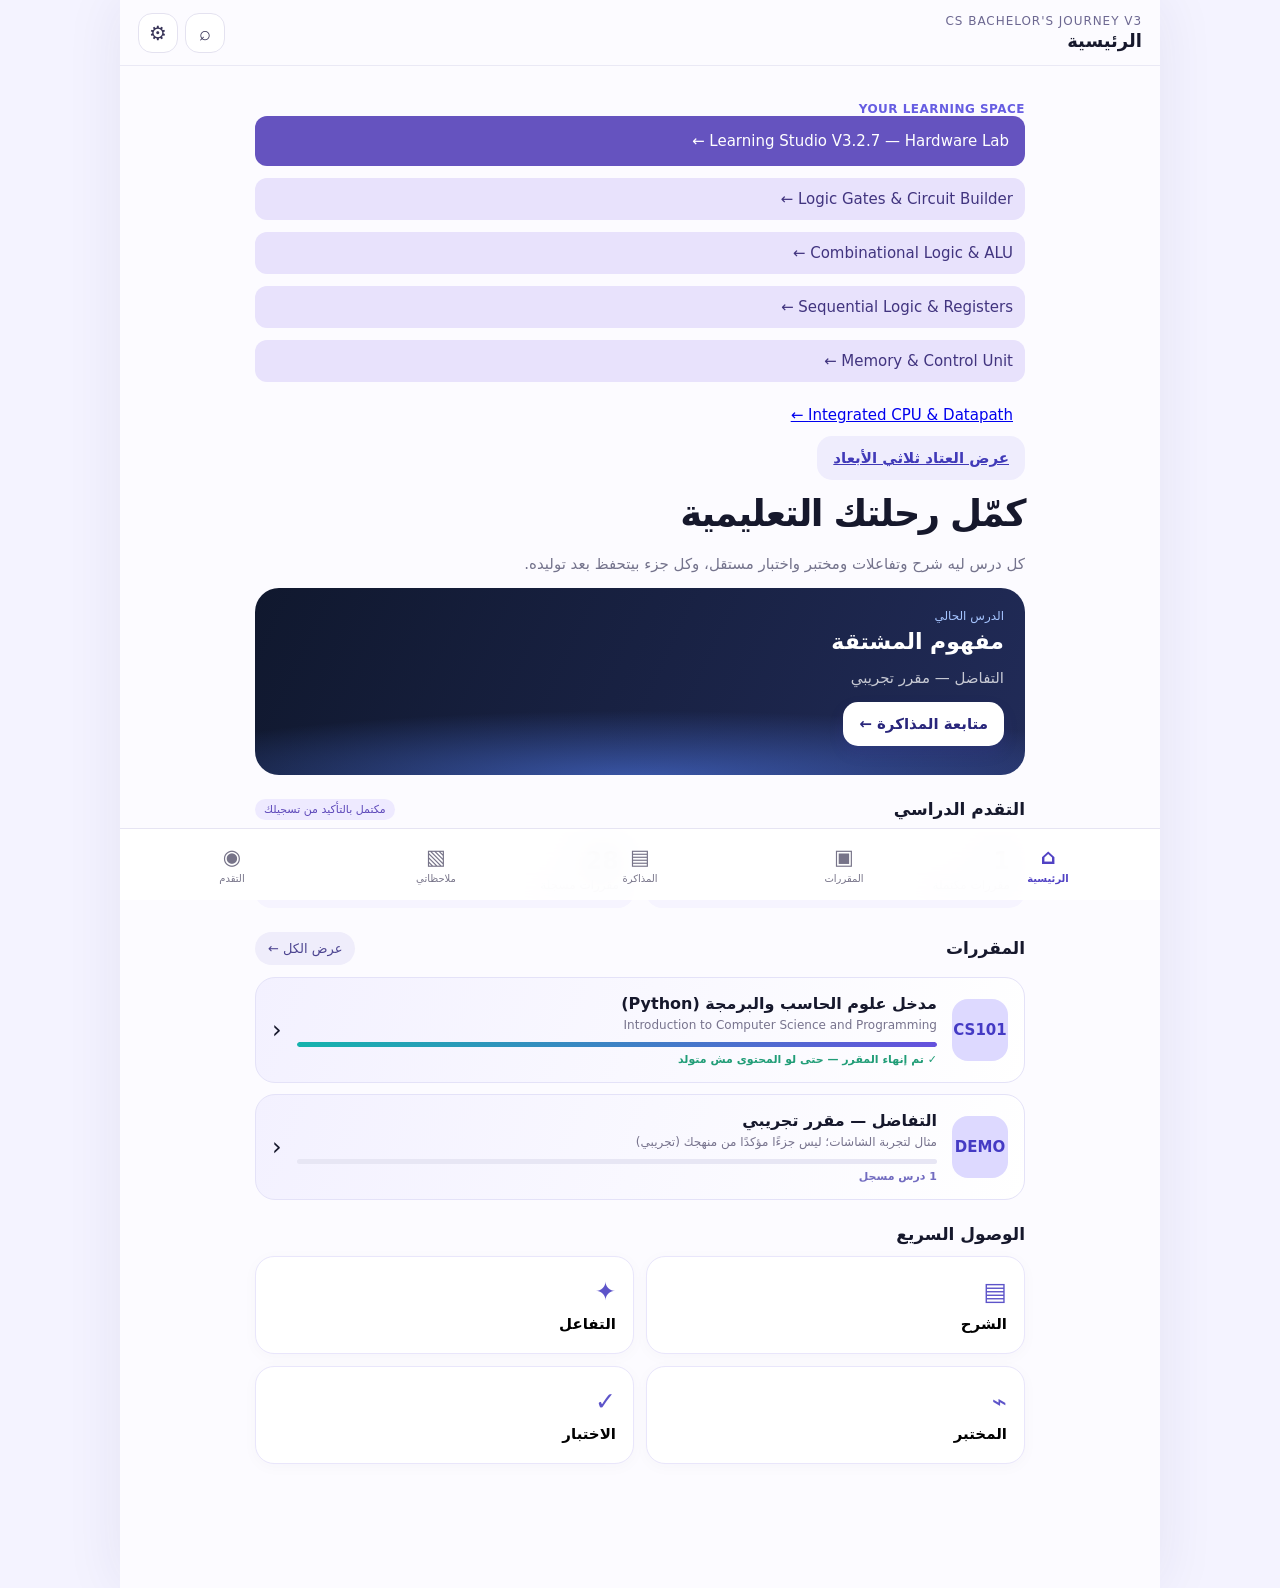
==== index.html @ 98c76f16 "Align home release label and cached entry point" ====
<!doctype html><html lang="ar" dir="rtl"><head><meta charset="utf-8"><meta name="viewport" content="width=device-width, initial-scale=1, viewport-fit=cover"><meta name="theme-color" content="#f9f9ff"><meta name="description" content="CS Bachelor's Journey V2 — دروس ومحاكيات واختبارات وملاحظات وتقدم دراسي"><link rel="manifest" href="./manifest.webmanifest"><link rel="icon" href="./icons/icon-192.png"><link rel="stylesheet" href="./style.css"><title>CS Learning Studio V3.2.7</title></head><body><div id="app"></div><div id="toast" role="status" aria-live="polite"></div><script type="module" src="./app.js?v=327"></script></body></html>
---- style.css ----
:root{font-family:system-ui,-apple-system,"Segoe UI",Tahoma,sans-serif;color:#16182c;background:#f4f3ff;font-size:15px;font-synthesis:none}*{box-sizing:border-box}body{margin:0}button,input,textarea,select{font:inherit}button{cursor:pointer}button:disabled{cursor:not-allowed;opacity:.5}.app-shell{min-height:100dvh;max-width:1040px;margin:0 auto;background:#fcfbff;box-shadow:0 0 55px #27206614;padding-bottom:calc(88px + env(safe-area-inset-bottom))}.top{height:66px;padding:12px 18px;display:flex;align-items:center;justify-content:space-between;gap:12px;position:sticky;top:0;z-index:10;background:#fcfbfff0;backdrop-filter:blur(18px);border-bottom:1px solid #eae9f5}.brand{font-size:12px;color:#6d6891;letter-spacing:.08em}.top h1{font-size:18px;margin:2px 0 0;font-weight:770}.icon-btn{width:40px;height:40px;display:grid;place-items:center;border:1px solid #e4e2f0;border-radius:14px;background:white;color:#383458;font-size:20px}.page{max-width:850px;margin:0 auto;padding:22px 18px}.eyebrow{color:#665de2;font-size:12px;font-weight:800;letter-spacing:.04em}.hero-title{font-size:30px;letter-spacing:-.04em;margin:8px 0 8px;line-height:1.4}.muted{color:#74738c}.small{font-size:12px}.section-title{display:flex;align-items:center;justify-content:space-between;margin:24px 0 12px;gap:12px}.section-title h2{font-size:17px;margin:0}.pill{border:0;border-radius:999px;padding:9px 13px;background:#efedfb;color:#4c4490;font-size:13px}.pill.active{background:#413cb9;color:white}.btn{border:0;border-radius:15px;padding:13px 16px;background:linear-gradient(125deg,#3632ae,#6350d7);color:#fff;font-weight:740;box-shadow:0 7px 15px #4936bd21;display:inline-flex;align-items:center;justify-content:center;gap:7px}.btn.secondary{background:#efedfd;color:#413ab8;box-shadow:none}.btn.ghost{background:#fff;color:#504a8e;border:1px solid #e4e2ef;box-shadow:none}.btn.warn{background:#fff0ef;color:#aa3535;box-shadow:none}.btn.tiny{font-size:12px;padding:9px 12px;border-radius:12px}.btn.full{width:100%}.grid{display:grid;grid-template-columns:repeat(2,minmax(0,1fr));gap:12px}.panel{background:white;border:1px solid #eae8f7;border-radius:19px;padding:17px;box-shadow:0 3px 16px #17115407}.feature{background:linear-gradient(115deg,#10182e,#212b58);color:#fff;border-radius:24px;padding:21px;overflow:hidden;position:relative}.feature:after{content:"";position:absolute;inset:auto -20% -70px -20%;height:135px;background:radial-gradient(ellipse,#5582fb88,transparent 70%);pointer-events:none}.feature h2{margin:6px 0 8px;font-size:22px}.feature p{opacity:.75}.feature .btn{position:relative;z-index:1;background:#fff;color:#29267b}.course{padding:16px;border-radius:20px;background:linear-gradient(110deg,#f3f1ff,#fff);border:1px solid #e4e2f8;display:flex;gap:15px;align-items:center;cursor:pointer}.course + .course{margin-top:11px}.course-mark{min-width:56px;height:62px;background:#ddd9ff;border-radius:16px;display:grid;place-items:center;color:#443ac4;font-weight:850;font-size:15px}.course h3{margin:0 0 5px;font-size:16px}.course p{margin:0 0 10px;font-size:12px;color:#77738d}.status{font-size:11px;color:#20866b;font-weight:780}.bar{height:5px;border-radius:99px;background:#e7e6f4;overflow:hidden}.bar span{display:block;height:100%;background:linear-gradient(90deg,#15b3ad,#6551dd);border-radius:99px}.bottom-nav{height:72px;padding:8px 10px calc(8px + env(safe-area-inset-bottom));position:fixed;bottom:0;left:50%;transform:translateX(-50%);width:min(100%,1040px);z-index:12;display:flex;align-items:stretch;justify-content:space-around;background:#ffffffed;backdrop-filter:blur(20px);border-top:1px solid #e6e4f3}.nav-btn{border:0;background:transparent;display:flex;flex-direction:column;align-items:center;justify-content:center;gap:4px;color:#777489;min-width:0;flex:1;font-size:10px}.nav-btn .sym{font-size:21px}.nav-btn.selected{color:#5142c4;font-weight:800}.tabs{display:flex;gap:8px;overflow:auto;padding:3px 0 12px;scrollbar-width:none}.tabs .pill{white-space:nowrap}.reader{max-width:680px;margin:auto;background:white;border:1px solid #eae8f6;border-radius:20px;padding:24px 22px;line-height:2.15;font-size:var(--read-size,17px)}.reader h2{font-size:1.7em;line-height:1.45;margin:12px 0 18px}.reader h3{font-size:1.12em;margin:28px 0 8px;line-height:1.6}.reader p{margin:10px 0 18px}.reader ul{padding-right:22px}.reader li{margin-bottom:8px}.callout{padding:14px;background:#f4f2ff;border-right:3px solid #7061e0;border-radius:12px;font-size:.9em}.subject-hero{background:linear-gradient(140deg,#171c3d,#263d74);color:white;padding:28px 21px 22px;border-radius:22px;margin-bottom:19px;position:relative;overflow:hidden}.subject-hero:after{content:"";position:absolute;width:200px;height:120px;left:-50px;top:-40px;border-radius:50%;border:30px solid #7779ed40}.subject-hero h2{font-size:27px;margin:4px 0}.lesson-row{display:flex;align-items:center;justify-content:space-between;gap:10px;padding:16px 5px;border-bottom:1px solid #ededf5}.lesson-row b{display:block;font-size:14px}.lesson-row small{color:#76758b}.lesson-row .circle{border:1px solid #e5e3f2;background:#f3f1fc;width:34px;height:34px;border-radius:50%;display:grid;place-items:center;color:#4d40b9}.tag{font-size:11px;background:#eeeaff;color:#5e49ba;padding:4px 9px;border-radius:99px}.toolbar{display:flex;align-items:center;gap:7px;flex-wrap:wrap;margin:0 0 16px}.toolbar .btn{flex:1}.notice{padding:16px 18px;border-radius:17px;background:#f0effd;color:#57518b;line-height:1.9}.empty{text-align:center;border:1px dashed #cecbdf;border-radius:20px;padding:36px 18px;background:#fafaff}.empty .symbol{font-size:40px}.empty h3{margin:12px 0 5px}.empty p{color:#7b788f}.lab-box{border-radius:19px;border:1px solid #e2e0f0;padding:12px;background:white}.lab-box svg{width:100%;height:auto;display:block;touch-action:pan-y}.field{display:flex;flex-direction:column;gap:6px;margin-bottom:14px}.field label{font-size:13px;font-weight:700;color:#55546d}.field input,.field textarea,.field select{padding:12px 14px;border:1px solid #dfddec;border-radius:13px;background:white;color:#17182c;width:100%;outline-color:#6453de}.field textarea{resize:vertical;min-height:92px}.actions{display:flex;gap:8px;flex-wrap:wrap}.actions>*{flex:1}.chip{display:inline-block;padding:5px 10px;border-radius:999px;background:#eeecfb;color:#5145aa;font-size:12px;margin:3px}.option{display:block;background:white;border:1px solid #e2dfef;padding:14px;border-radius:13px;margin:9px 0;width:100%;text-align:right;color:inherit}.option.selected{border-color:#6651dd;background:#f4f1ff}.option.correct{border-color:#19a889;background:#e9faf4}.option.wrong{border-color:#e56f6f;background:#fff0f0}.note-card{background:#f1effe;border-radius:16px;padding:16px;margin:9px 0;line-height:1.8}.note-card time{color:#817b96;font-size:11px}.knowledge-item{display:flex;gap:13px;align-items:center;padding:14px;border-bottom:1px solid #eeeaf8}.dot{width:12px;height:12px;border-radius:50%;background:#6a5add;box-shadow:0 0 0 6px #e9e5ff}.progress-ring{width:122px;height:122px;border-radius:50%;display:grid;place-items:center;background:conic-gradient(#24a4ae var(--amount),#eceafa var(--amount));margin:15px auto;position:relative}.progress-ring:before{content:"";position:absolute;inset:12px;background:white;border-radius:50%}.progress-ring strong{font-size:28px;position:relative}.metric{padding:15px;background:#f6f4ff;border-radius:16px}.metric b{display:block;font-size:24px}.metric span{color:#75718c;font-size:12px}.sep{height:1px;background:#e9e7f1;margin:18px 0}.fineprint{font-size:12px;color:#858097;line-height:1.7}pre{white-space:pre-wrap;overflow-wrap:anywhere;background:#171c35;color:#e9eaff;padding:15px;border-radius:14px;line-height:1.7;direction:ltr;text-align:left}#toast{position:fixed;z-index:30;bottom:88px;left:50%;transform:translateX(-50%);background:#221c51;color:#fff;padding:12px 18px;border-radius:14px;max-width:90vw;display:none;box-shadow:0 10px 30px #19132c50}.spinner{width:16px;height:16px;display:inline-block;border-radius:50%;border:2px solid #c4c0e6;border-top-color:#594acb;animation:spin .8s linear infinite}@keyframes spin{to{transform:rotate(360deg)}}body.dark{background:#111426;color:#f2f1fd}body.dark .app-shell,body.dark .top,body.dark .bottom-nav{background:#17192c;color:#f2f1fd}body.dark .panel,body.dark .reader,body.dark .lab-box,body.dark .option,body.dark .icon-btn,body.dark .field input,body.dark .field textarea,body.dark .field select{background:#24263f;color:#f7f6ff;border-color:#3b3d58}body.dark .course,body.dark .metric,body.dark .note-card{background:#292b48;color:white;border-color:#3c4060}body.dark .muted,body.dark .course p{color:#b9b5d0}body.dark .notice,body.dark .callout{background:#2b2c4c;color:#d7d3f2}body.dark .progress-ring:before{background:#24263f}body.dark .pill{background:#2c2d4f;color:#c8c2f7}body.dark .pill.active{background:#6558d9;color:white}@media(min-width:700px){.page{padding:36px 40px}.hero-title{font-size:37px}.two-col{display:grid;grid-template-columns:1fr 1fr;gap:20px}.reader{padding:42px 48px}.feature{min-height:180px}}@media(max-width:390px){.page{padding:16px 12px}.top{padding:10px 12px}.reader{padding:20px 16px}.toolbar .btn{padding:11px 9px;font-size:12px}.nav-btn{font-size:9px}.hero-title{font-size:26px}}

/* V2.1 — scoped activity and lab enhancements; reader typography intentionally unchanged */
.activity-root{display:grid;gap:15px}.activity-heading h2{margin:.35rem 0}.activity-card{background:#f1efff;border:1px solid #e1defa;border-radius:22px;padding:19px;display:grid;gap:13px}.activity-card h3{line-height:1.75;font-size:1.12rem;margin:3px 0}.activity-options{display:grid;gap:9px}.activity-card .option{text-align:right;margin:0;min-height:50px;line-height:1.6}.activity-feedback{padding:12px 14px;border-radius:14px;background:#e7e6f7;color:#3f4165;line-height:1.65}.activity-feedback.good{background:#dff7ed;color:#186e55}.activity-feedback.bad{background:#fff0e5;color:#a14d26}.order-list{display:grid;gap:9px}.order-item{display:flex;align-items:center;gap:10px;background:white;border:1px solid #e4e1f1;border-radius:15px;padding:10px}.order-item>span:nth-child(2){flex:1}.order-num{background:#eceafe;border-radius:50%;min-width:29px;height:29px;text-align:center;padding-top:3px;color:#4a40a4}.order-controls{display:flex;gap:4px}.order-controls button{border:1px solid #ddd8f6;background:#fafaff;color:#4037aa;border-radius:9px;width:34px;height:36px}.derivative-lab{padding:4px;overflow:hidden;aspect-ratio:340/290;max-height:380px}.derivative-lab svg{display:block;width:100%;height:100%;touch-action:pan-y}.lab-legend{display:flex;flex-wrap:wrap;gap:16px;margin:12px 0;font-size:12px;color:#5d5d78}.lab-legend span{display:flex;align-items:center;gap:6px}.lab-legend i{display:inline-block;width:21px;height:4px;border-radius:2px}.legend-curve{background:#5b52dc}.legend-tangent{background:#0c9e8e}.legend-secant{background:#ee9b37}.lab-controls{display:grid;gap:8px}.lab-controls .field{margin:5px 0}.lab-controls label{display:flex;justify-content:space-between}.lab-controls input[type=range]{width:100%;accent-color:#5b52dc;min-height:36px;touch-action:pan-y}.lab-results{display:grid;grid-template-columns:repeat(2,minmax(0,1fr));gap:9px;margin:15px 0}.lab-results>div{background:#f1f0fc;border:1px solid #e8e6f7;padding:11px;border-radius:13px;line-height:1.6;font-size:13px}.math-inline,.math-answer{direction:ltr;unicode-bidi:isolate;display:inline-block}.math-answer{display:block;margin-top:5px}.dark .activity-card{background:#28283d;border-color:#3c3b59}.dark .order-item,.dark .lab-results>div{background:#29293f;border-color:#41405e;color:#f1efff}.dark .activity-feedback{background:#343450;color:#e2e0ff}.dark .activity-feedback.good{background:#173d32;color:#bdf3dc}.dark .activity-feedback.bad{background:#493127;color:#ffd8b7}.dark .order-controls button{background:#32324c;color:#e6e3ff}.dark{--graph-grid:#46465b}@media(max-width:480px){.activity-card{padding:14px;border-radius:17px}.lab-results{gap:7px}.lab-results>div{font-size:12px;padding:9px}}

/* V2.2 curriculum grouping — leave reader styling unchanged */
.curriculum-stage{margin:22px 0}.stage-title{display:flex;align-items:center;justify-content:space-between;gap:12px;margin-bottom:10px}.stage-title h2{font-size:17px;line-height:1.55;margin:0}.stage-courses{display:grid;gap:10px}@media(min-width:800px){.stage-courses{grid-template-columns:repeat(2,minmax(0,1fr))}}

/* V2.3 units, explicit manual completion and compact reading controls */
.lesson-row-v23{display:flex;align-items:center;gap:8px;justify-content:space-between;padding:8px 4px}.lesson-row-v23 .lesson-link{border:0;background:none;color:inherit;display:flex;align-items:center;gap:12px;text-align:right;flex:1;min-width:0;padding:8px 0}.lesson-text{flex:1;min-width:0;overflow-wrap:anywhere}.unit-group{border:1px solid #e2dff2;border-radius:17px;background:#fff;margin:11px 0;overflow:hidden}.unit-group>summary{list-style:none;padding:16px;cursor:pointer;font-weight:750;display:flex;align-items:center;justify-content:space-between;gap:12px}.unit-group>summary::-webkit-details-marker{display:none}.unit-group>summary::before{content:'⌄';font-size:19px;color:#6651cc}.unit-group[open]>summary{background:#f2f0ff}.unit-count{font-size:11px;color:#6b66a0;white-space:nowrap}.unit-lessons{padding:0 11px 10px}.goals{margin:12px 0;background:#f3f1ff;border-radius:14px;padding:12px 16px}.goals>summary{cursor:pointer;font-weight:700}.goals li{line-height:1.8;margin:6px 0}.toolbar .btn.tiny{flex:0 0 auto;min-height:40px}.course-prereqs{font-size:13px;color:#d6dbff;line-height:1.8}.lesson-row-v23 .btn{flex:0 0 auto;min-width:82px}.reader{max-width:680px}.dark .unit-group{background:#252640;border-color:#414060}.dark .unit-group[open]>summary,.dark .goals{background:#313151}@media(max-width:470px){.lesson-row-v23 .btn{min-width:72px;padding:8px;font-size:11px}.unit-group>summary{font-size:14px}.lesson-row b{font-size:13px}.toolbar .btn.tiny{padding:10px 9px}}
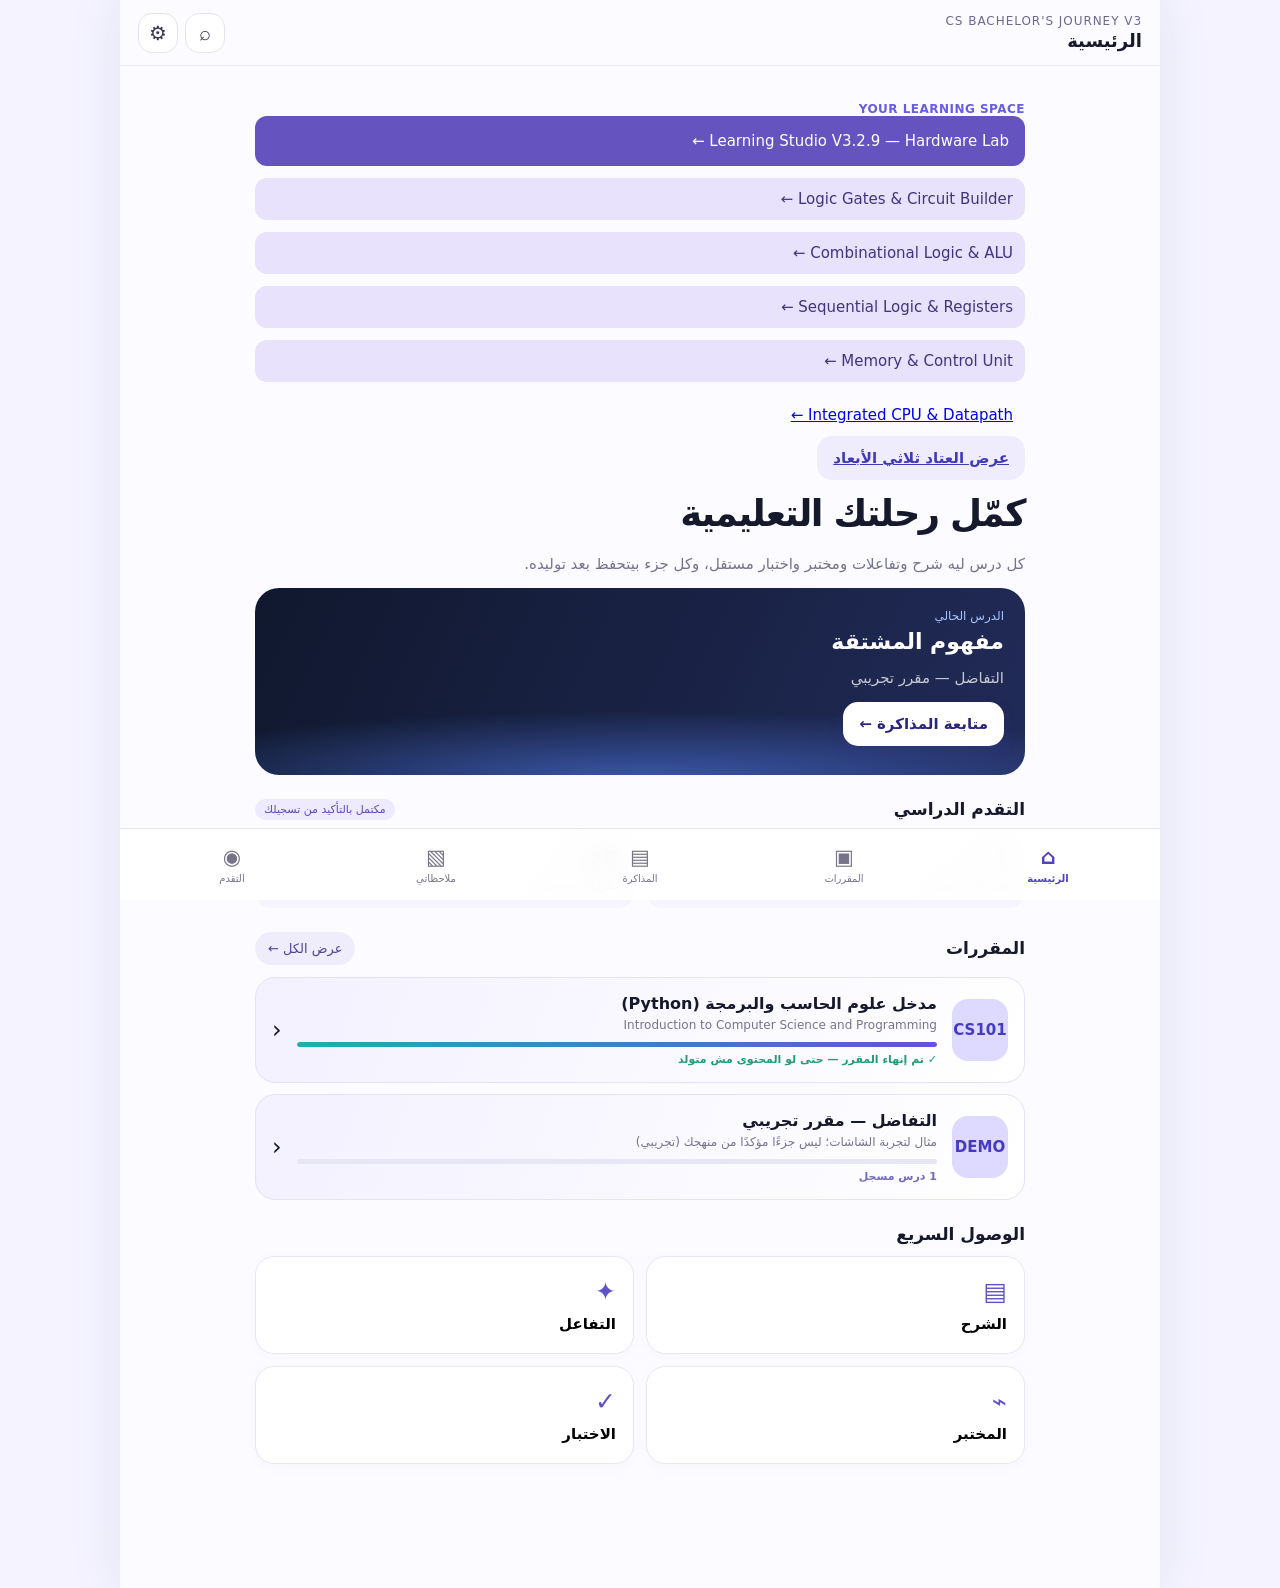
==== commit 3c1cac01: "V3.2.9 conditional breakpoints: index.html" ====
--- a/index.html
+++ b/index.html
@@ -1 +1 @@
-<!doctype html><html lang="ar" dir="rtl"><head><meta charset="utf-8"><meta name="viewport" content="width=device-width, initial-scale=1, viewport-fit=cover"><meta name="theme-color" content="#f9f9ff"><meta name="description" content="CS Bachelor's Journey V2 — دروس ومحاكيات واختبارات وملاحظات وتقدم دراسي"><link rel="manifest" href="./manifest.webmanifest"><link rel="icon" href="./icons/icon-192.png"><link rel="stylesheet" href="./style.css"><title>CS Learning Studio V3.2.7</title></head><body><div id="app"></div><div id="toast" role="status" aria-live="polite"></div><script type="module" src="./app.js?v=327"></script></body></html>
+<!doctype html><html lang="ar" dir="rtl"><head><meta charset="utf-8"><meta name="viewport" content="width=device-width, initial-scale=1, viewport-fit=cover"><meta name="theme-color" content="#f9f9ff"><meta name="description" content="CS Bachelor's Journey V2 — دروس ومحاكيات واختبارات وملاحظات وتقدم دراسي"><link rel="manifest" href="./manifest.webmanifest"><link rel="icon" href="./icons/icon-192.png"><link rel="stylesheet" href="./style.css"><title>CS Learning Studio V3.2.9</title></head><body><div id="app"></div><div id="toast" role="status" aria-live="polite"></div><script type="module" src="./app.js?v=329"></script></body></html>
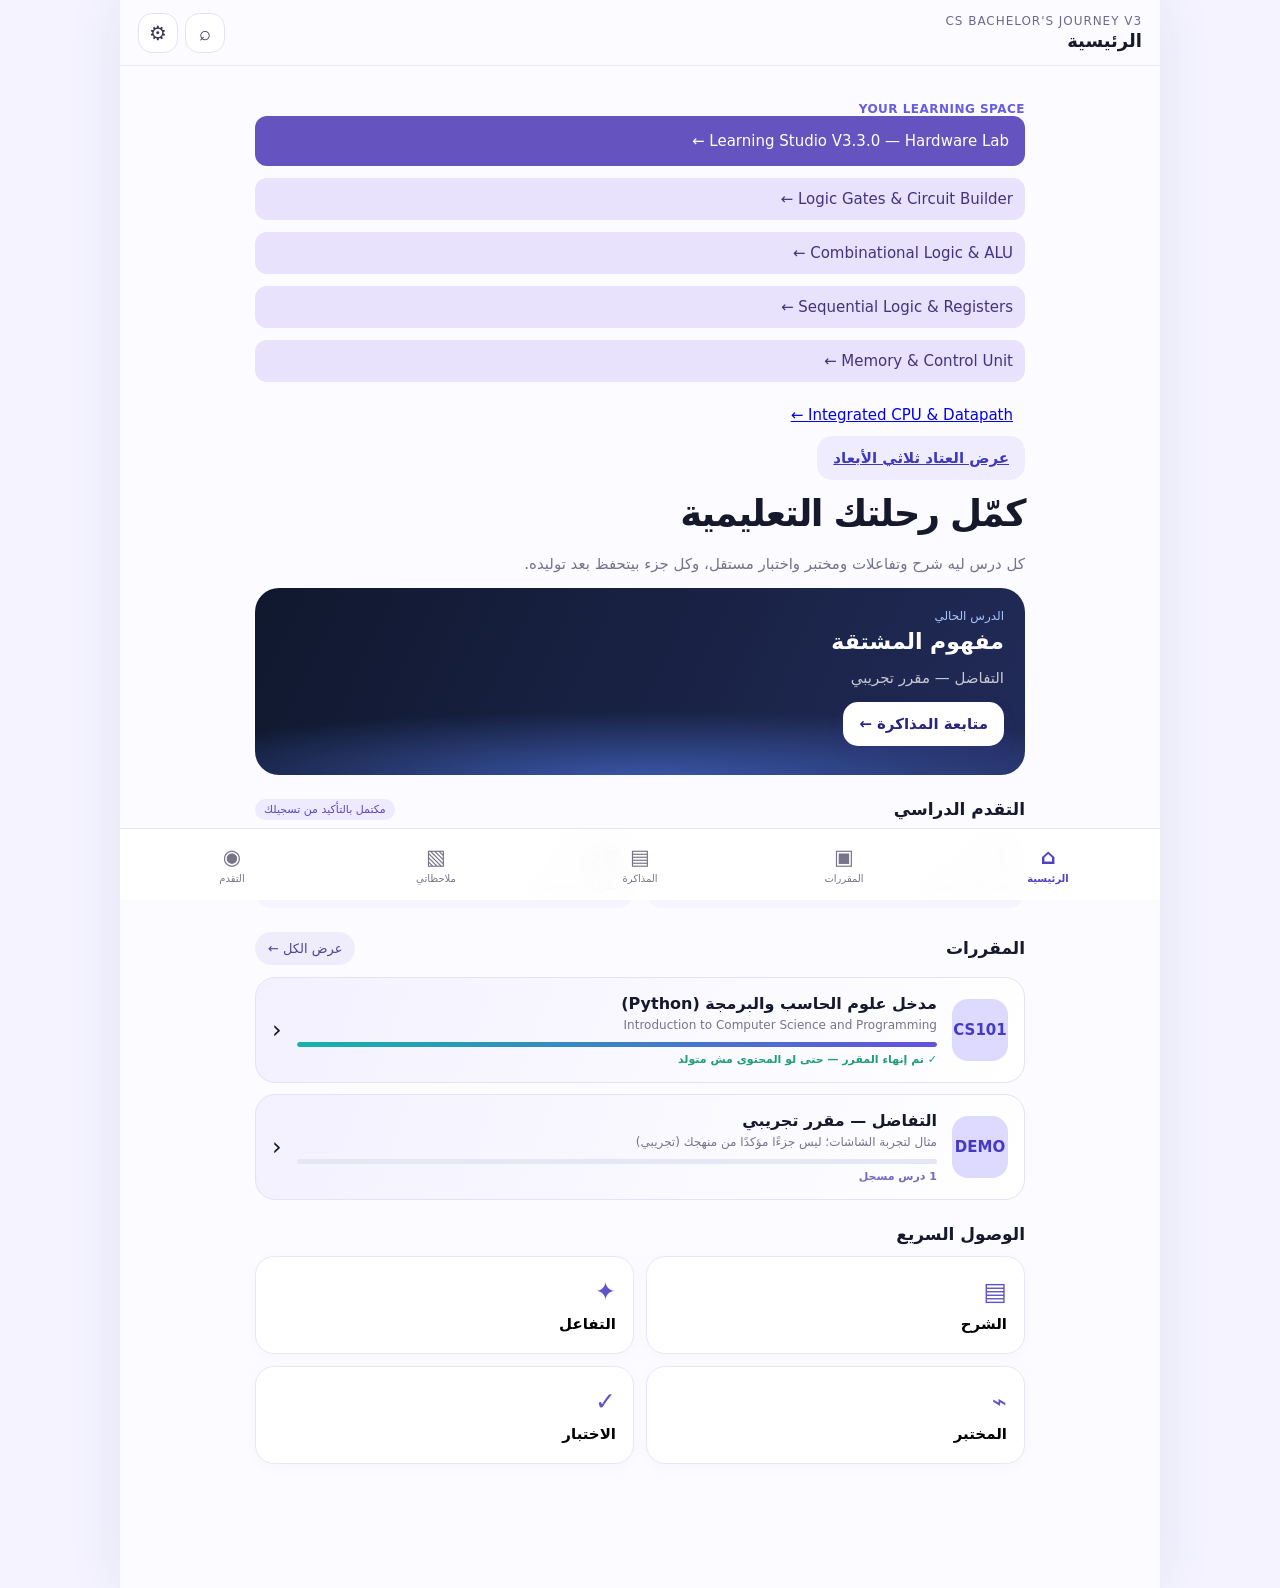
==== commit 6ddb2709: "V3.3.0 lesson return and release: index.html" ====
--- a/index.html
+++ b/index.html
@@ -1 +1 @@
-<!doctype html><html lang="ar" dir="rtl"><head><meta charset="utf-8"><meta name="viewport" content="width=device-width, initial-scale=1, viewport-fit=cover"><meta name="theme-color" content="#f9f9ff"><meta name="description" content="CS Bachelor's Journey V2 — دروس ومحاكيات واختبارات وملاحظات وتقدم دراسي"><link rel="manifest" href="./manifest.webmanifest"><link rel="icon" href="./icons/icon-192.png"><link rel="stylesheet" href="./style.css"><title>CS Learning Studio V3.2.9</title></head><body><div id="app"></div><div id="toast" role="status" aria-live="polite"></div><script type="module" src="./app.js?v=329"></script></body></html>
+<!doctype html><html lang="ar" dir="rtl"><head><meta charset="utf-8"><meta name="viewport" content="width=device-width, initial-scale=1, viewport-fit=cover"><meta name="theme-color" content="#f9f9ff"><meta name="description" content="CS Bachelor's Journey V2 — دروس ومحاكيات واختبارات وملاحظات وتقدم دراسي"><link rel="manifest" href="./manifest.webmanifest"><link rel="icon" href="./icons/icon-192.png"><link rel="stylesheet" href="./style.css"><title>CS Learning Studio V3.3.0</title></head><body><div id="app"></div><div id="toast" role="status" aria-live="polite"></div><script type="module" src="./app.js?v=330"></script></body></html>
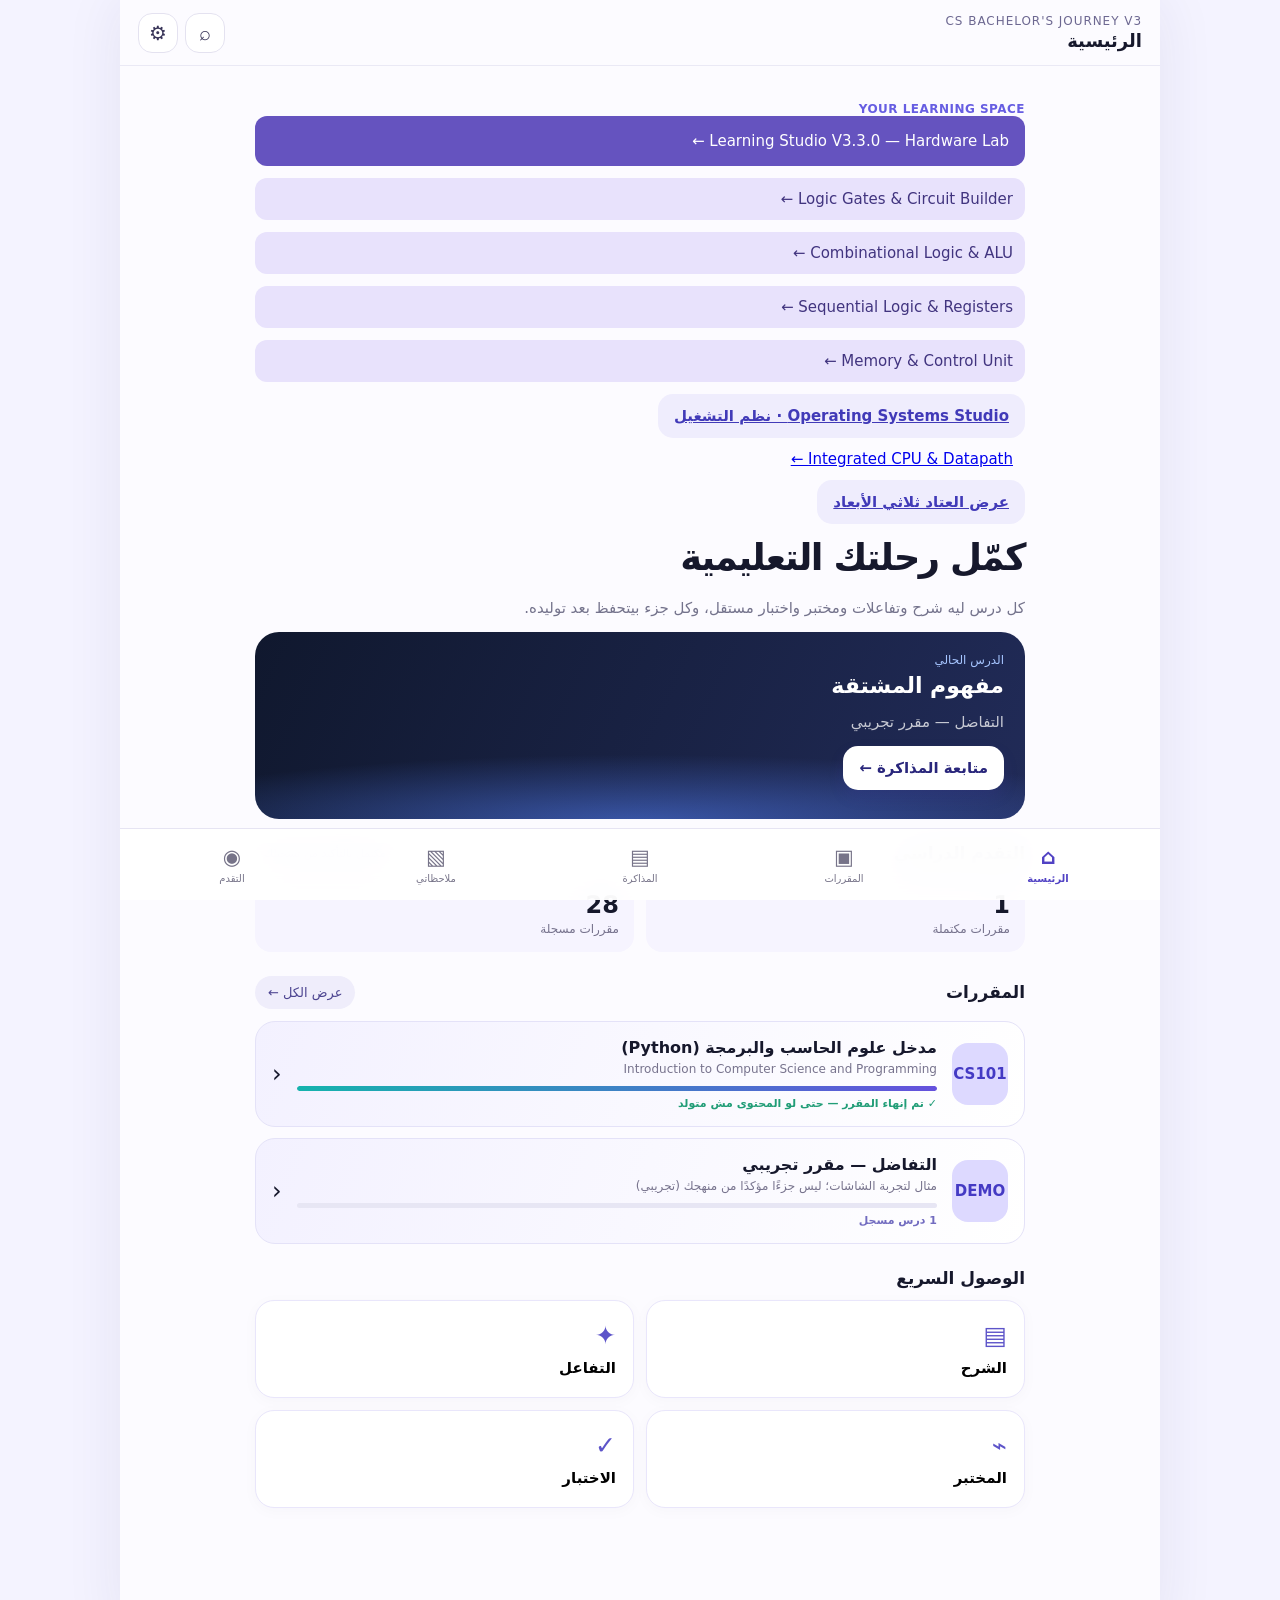
==== commit 7ac1add6: "Connect CS301 operating systems lab: index.html" ====
--- a/index.html
+++ b/index.html
@@ -1 +1 @@
-<!doctype html><html lang="ar" dir="rtl"><head><meta charset="utf-8"><meta name="viewport" content="width=device-width, initial-scale=1, viewport-fit=cover"><meta name="theme-color" content="#f9f9ff"><meta name="description" content="CS Bachelor's Journey V2 — دروس ومحاكيات واختبارات وملاحظات وتقدم دراسي"><link rel="manifest" href="./manifest.webmanifest"><link rel="icon" href="./icons/icon-192.png"><link rel="stylesheet" href="./style.css"><title>CS Learning Studio V3.3.0</title></head><body><div id="app"></div><div id="toast" role="status" aria-live="polite"></div><script type="module" src="./app.js?v=330"></script></body></html>
+<!doctype html><html lang="ar" dir="rtl"><head><meta charset="utf-8"><meta name="viewport" content="width=device-width, initial-scale=1, viewport-fit=cover"><meta name="theme-color" content="#f9f9ff"><meta name="description" content="CS Bachelor's Journey V2 — دروس ومحاكيات واختبارات وملاحظات وتقدم دراسي"><link rel="manifest" href="./manifest.webmanifest"><link rel="icon" href="./icons/icon-192.png"><link rel="stylesheet" href="./style.css"><title>CS Learning Studio V3.3.0</title></head><body><div id="app"></div><div id="toast" role="status" aria-live="polite"></div><script type="module" src="./app.js?v=os1"></script></body></html>
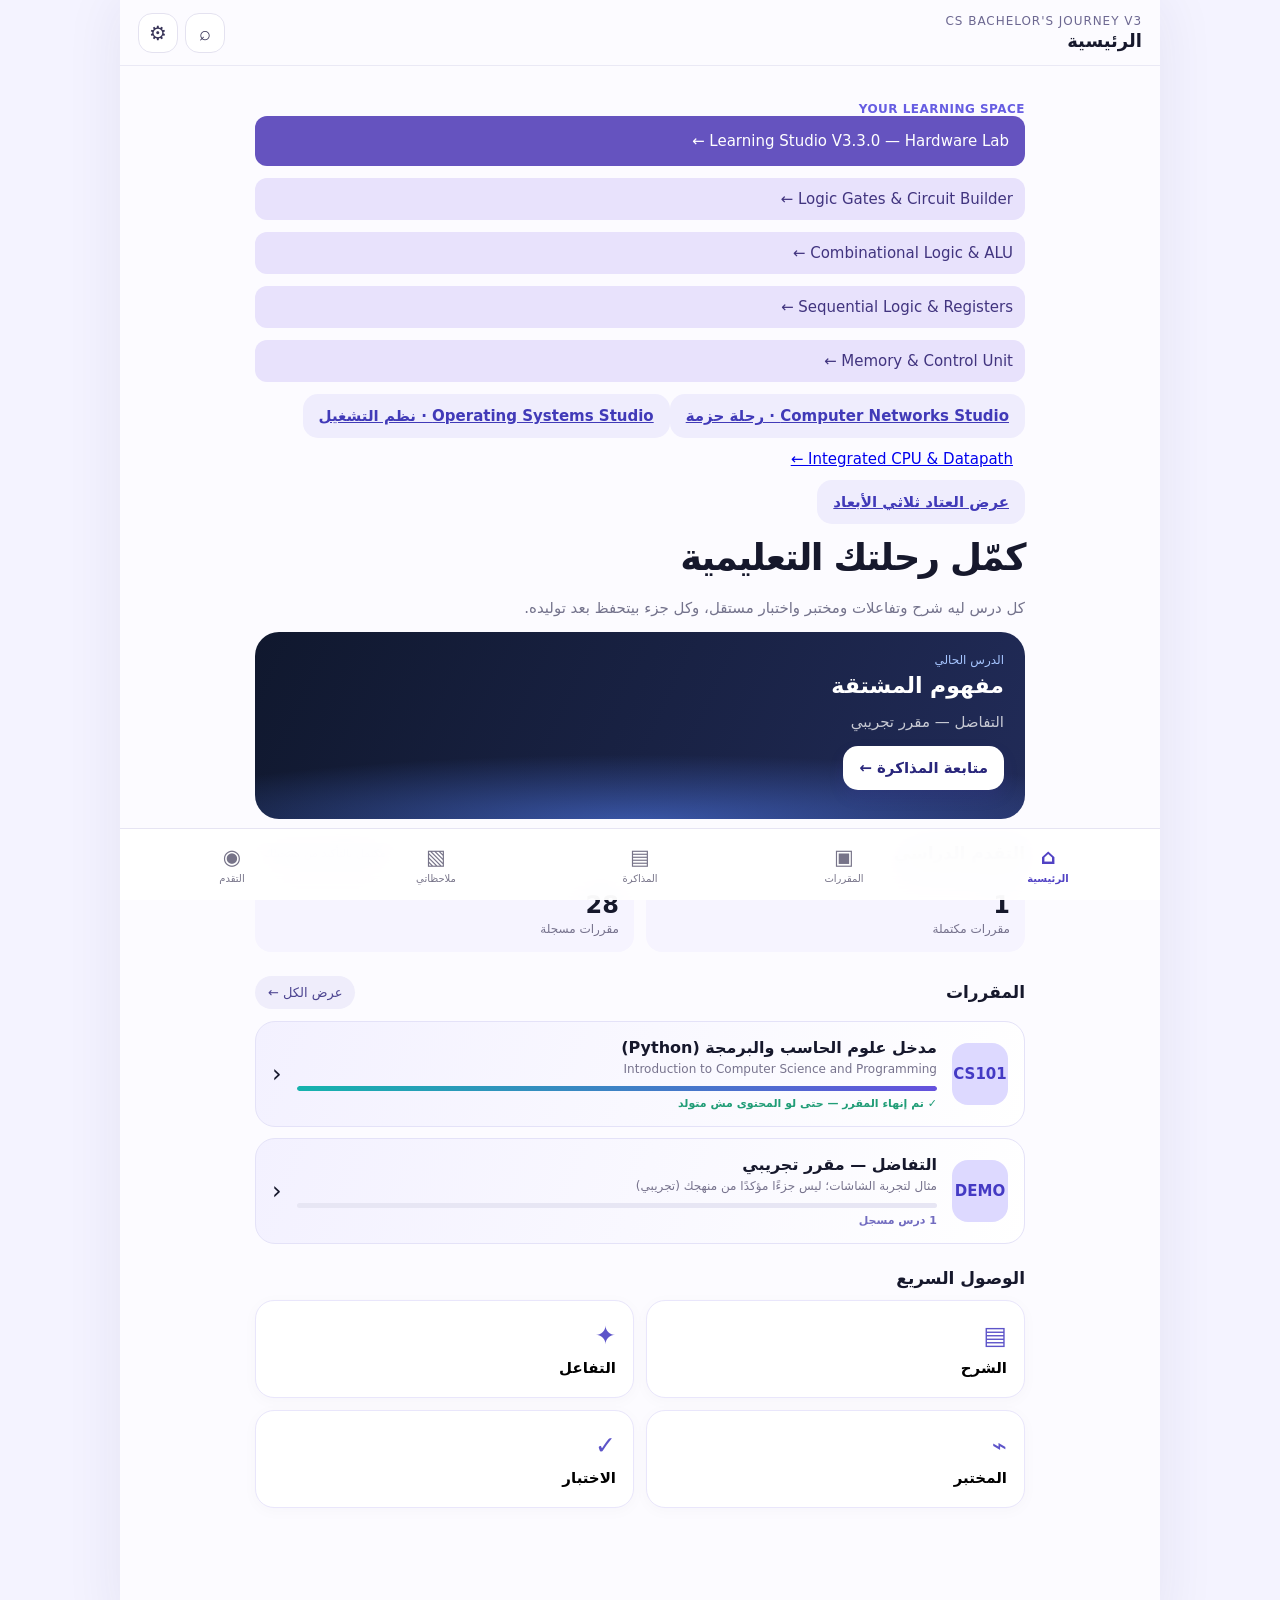
==== commit a0fb9525: "CS302 packet journey: index.html" ====
--- a/index.html
+++ b/index.html
@@ -1 +1 @@
-<!doctype html><html lang="ar" dir="rtl"><head><meta charset="utf-8"><meta name="viewport" content="width=device-width, initial-scale=1, viewport-fit=cover"><meta name="theme-color" content="#f9f9ff"><meta name="description" content="CS Bachelor's Journey V2 — دروس ومحاكيات واختبارات وملاحظات وتقدم دراسي"><link rel="manifest" href="./manifest.webmanifest"><link rel="icon" href="./icons/icon-192.png"><link rel="stylesheet" href="./style.css"><title>CS Learning Studio V3.3.0</title></head><body><div id="app"></div><div id="toast" role="status" aria-live="polite"></div><script type="module" src="./app.js?v=os1"></script></body></html>
+<!doctype html><html lang="ar" dir="rtl"><head><meta charset="utf-8"><meta name="viewport" content="width=device-width, initial-scale=1, viewport-fit=cover"><meta name="theme-color" content="#f9f9ff"><meta name="description" content="CS Bachelor's Journey V2 — دروس ومحاكيات واختبارات وملاحظات وتقدم دراسي"><link rel="manifest" href="./manifest.webmanifest"><link rel="icon" href="./icons/icon-192.png"><link rel="stylesheet" href="./style.css"><title>CS Learning Studio V3.3.0</title></head><body><div id="app"></div><div id="toast" role="status" aria-live="polite"></div><script type="module" src="./app.js?v=net1"></script></body></html>
